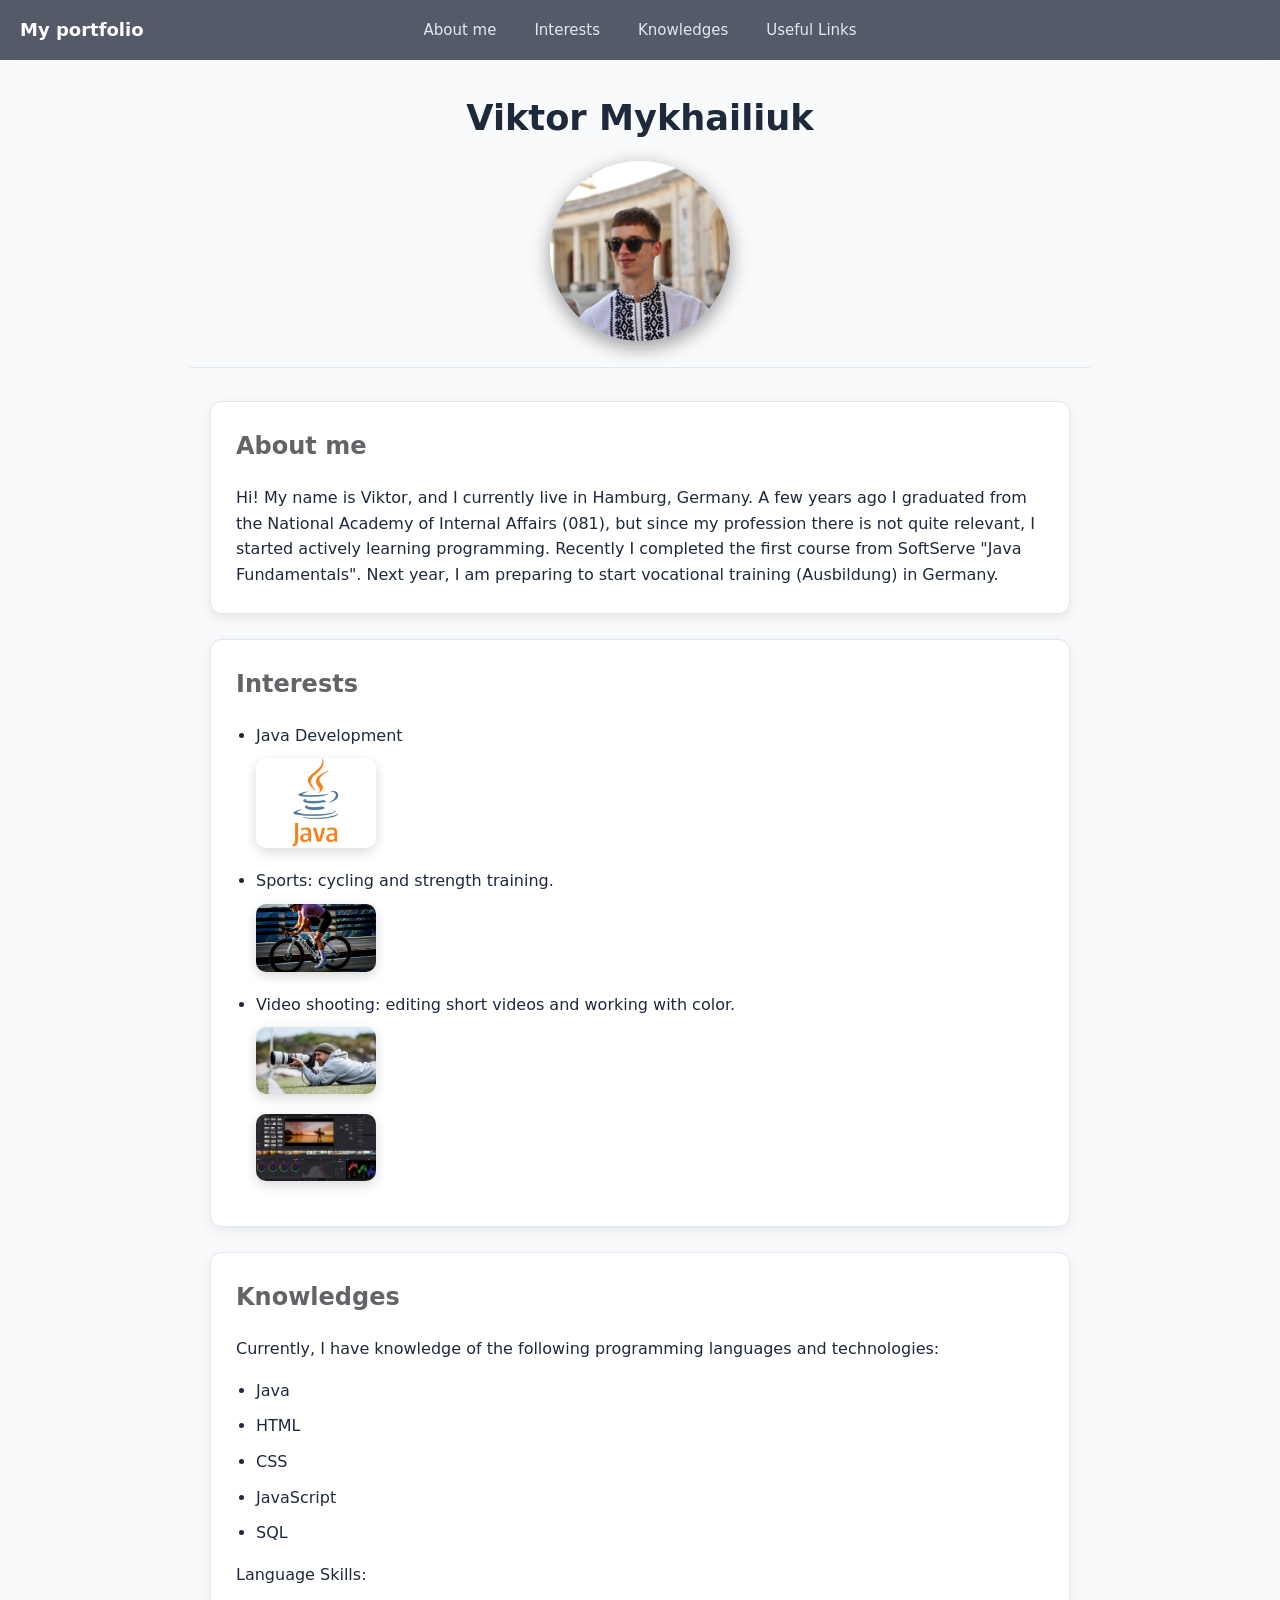
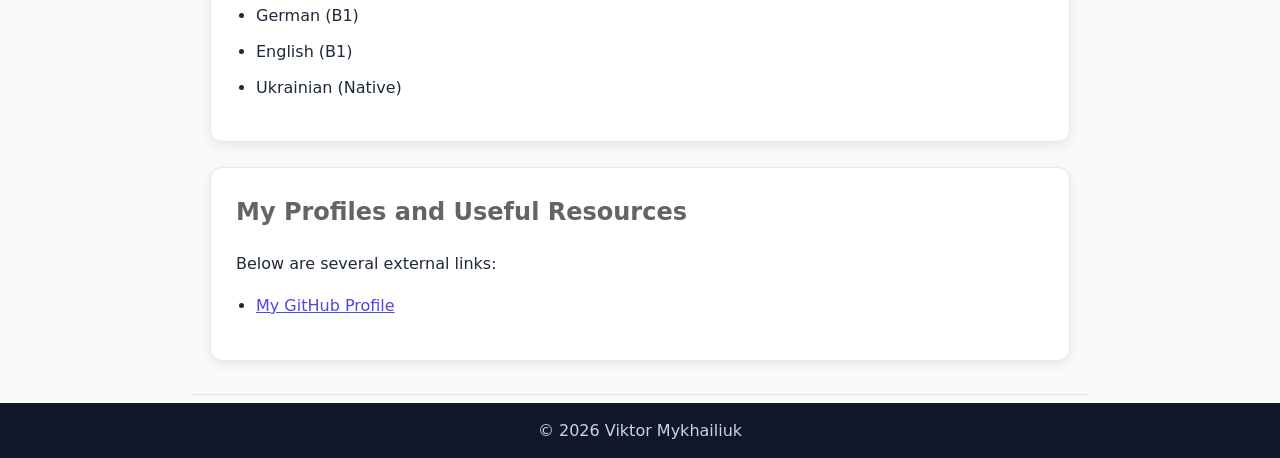
==== index.html @ 9994ab9c "Initial commit" ====
<!DOCTYPE html>
<html lang="en">
<head>
    <meta charset="UTF-8">
    <meta name="viewport" content="width=device-width, initial-scale=1.0">
    <title>My Portfolio</title>
<link rel="stylesheet" href="style.css">
</head>
<body>
    
    <header>
        <h1>Viktor Mykhailiuk</h1>
        <img src="ProfilePhoto.jpeg" alt="Profile photo">
    
    </header>
    
    <nav>
        <ul>
            <li><a href="#about">About me</a></li>
            <li><a href="#interests">Interests</a></li>
            <li><a href="#knowledges">Knowledges</a></li>
            <li><a href="#links">Useful Links</a></li>
        </ul>
    </nav>
    
    <hr>
    
    <main>
    
        <section id="about">
            <h2>About me</h2>
            Hi! My name is Viktor, and I currently live in Hamburg, Germany. 
            A few years ago I graduated from the National Academy of Internal Affairs (081), but since my profession there is not quite relevant, I started actively learning programming. 
            Recently I completed the first course from SoftServe "Java Fundamentals".
            Next year, I am preparing to start vocational training (Ausbildung) in Germany.
        </section>
    
        <section id="interests">
            <h2>Interests</h2>
            <ul>
                <li>Java Development</li>
                <img src="JavaPhoto.webp" alt="Picture Java">
                <li>Sports: cycling and strength training.</li>
                <img src="Bicycle.jpg" alt="Picture of Bicycle">
                <li>Video shooting: editing short videos and working with color.</li>
                <img src="Camera.jpeg" alt="Picture of Camera">
                <img src="ColorGrading.jpg" alt="Picture of ColorGrading">
            </ul>
        </section>

        <section id="knowledges">
            <h2>Knowledges</h2>
            <p>Currently, I have knowledge of the following programming languages and technologies:</p>
            <ul>
                <li>Java</li>
                <li>HTML</li>
                <li>CSS</li>
                <li>JavaScript</li>
                <li>SQL</li>
            </ul>
            <p>Language Skills:</p>
            <ul>
                <li>German (B1)</li>
                <li>English (B1)</li>
                <li>Ukrainian (Native)</li>
            </ul>
        </section>

        <section id="links">
            <h2>My Profiles and Useful Resources</h2>
            <p>Below are several external links:</p>
            <ul>
                <li>
                    <a href="https://github.com/viktor-mv" target="_blank">My GitHub Profile</a>
                </li>
            </ul>
        </section>
    
    </main>
    
    <hr>
    
    <footer>
        <p>&copy; 2026 Viktor Mykhailiuk</p>
    </footer>
</body>
</html>
---- style.css ----
* {
    box-sizing: border-box;
}

html {
    scroll-behavior: smooth;
    scroll-padding-top: 70px; 
}

body {
    margin: 0;
    padding-top: 60px; 
    font-family: system-ui, -apple-system, "Segoe UI", Roboto, sans-serif;
    line-height: 1.6;
    color: #1e293b;
    background: #f8fafc;

    min-height: 100vh;
    display: flex;
    flex-direction: column;
}

header {
    text-align: center;
    padding: 30px 20px 10px;
}

header h1 {
    margin: 0 0 15px;
    font-size: 2.2rem;
}

header img {
    width: 180px;
    height: 180px;
    object-fit: cover;
    border-radius: 50%;
    box-shadow: 0 6px 20px rgba(0, 0, 0, 0.4);
}

nav {
    position: fixed;
    top: 0;
    left: 0;
    width: 100%;
    height: 60px;
    background: rgba(15, 23, 42, 0.7);
    backdrop-filter: blur(6px);
    z-index: 100;
}

nav::before {
    content: "My portfolio";
    position: absolute;
    left: 20px;
    top: 50%;
    transform: translateY(-50%);
    color: #ffffff;
    font-size: 18px;
    font-weight: bold;
}

nav ul {
    list-style: none;
    margin: 0;
    padding: 0;
    height: 100%;
    display: flex;
    justify-content: center;
    align-items: center;
    gap: 10px;
}

nav a {
    color: #e2e8f0;
    text-decoration: none;
    padding: 8px 14px;
    border-radius: 6px;
    font-size: 15px;
}

nav a:hover {
    background: #acacaf;
    color: #fff;
}

main {
    flex: 1;
    width: 100%;
    max-width: 900px;
    margin: 0 auto;
    padding: 0 20px;
}

section {
    background: #ffffff;
    border: 1px solid #e2e8f0;
    border-radius: 12px;
    box-shadow: 0 4px 12px rgba(0, 0, 0, 0.08);
    padding: 25px;
    margin: 25px 0;
}

h2 {
    color: #646468;
    margin-top: 0;
}

main ul {
    padding-left: 20px;
}

main li {
    margin-bottom: 10px;
}

main img {
    display: block;
    width: 100%;
    max-width: 120px;
    height: auto;
    margin: 10px 0 20px;
    border-radius: 10px;
    box-shadow: 0 4px 12px rgba(0, 0, 0, 0.15);
}

a {
    color: #4f46e5;
}

hr {
    width: 100%;
    max-width: 900px;
    border: none;
    border-top: 1px solid #e2e8f0;
}

footer {
    background: #0f172a;
    color: #cbd5e1;
    text-align: center;
    padding: 15px;
}

footer p {
    margin: 0;
}
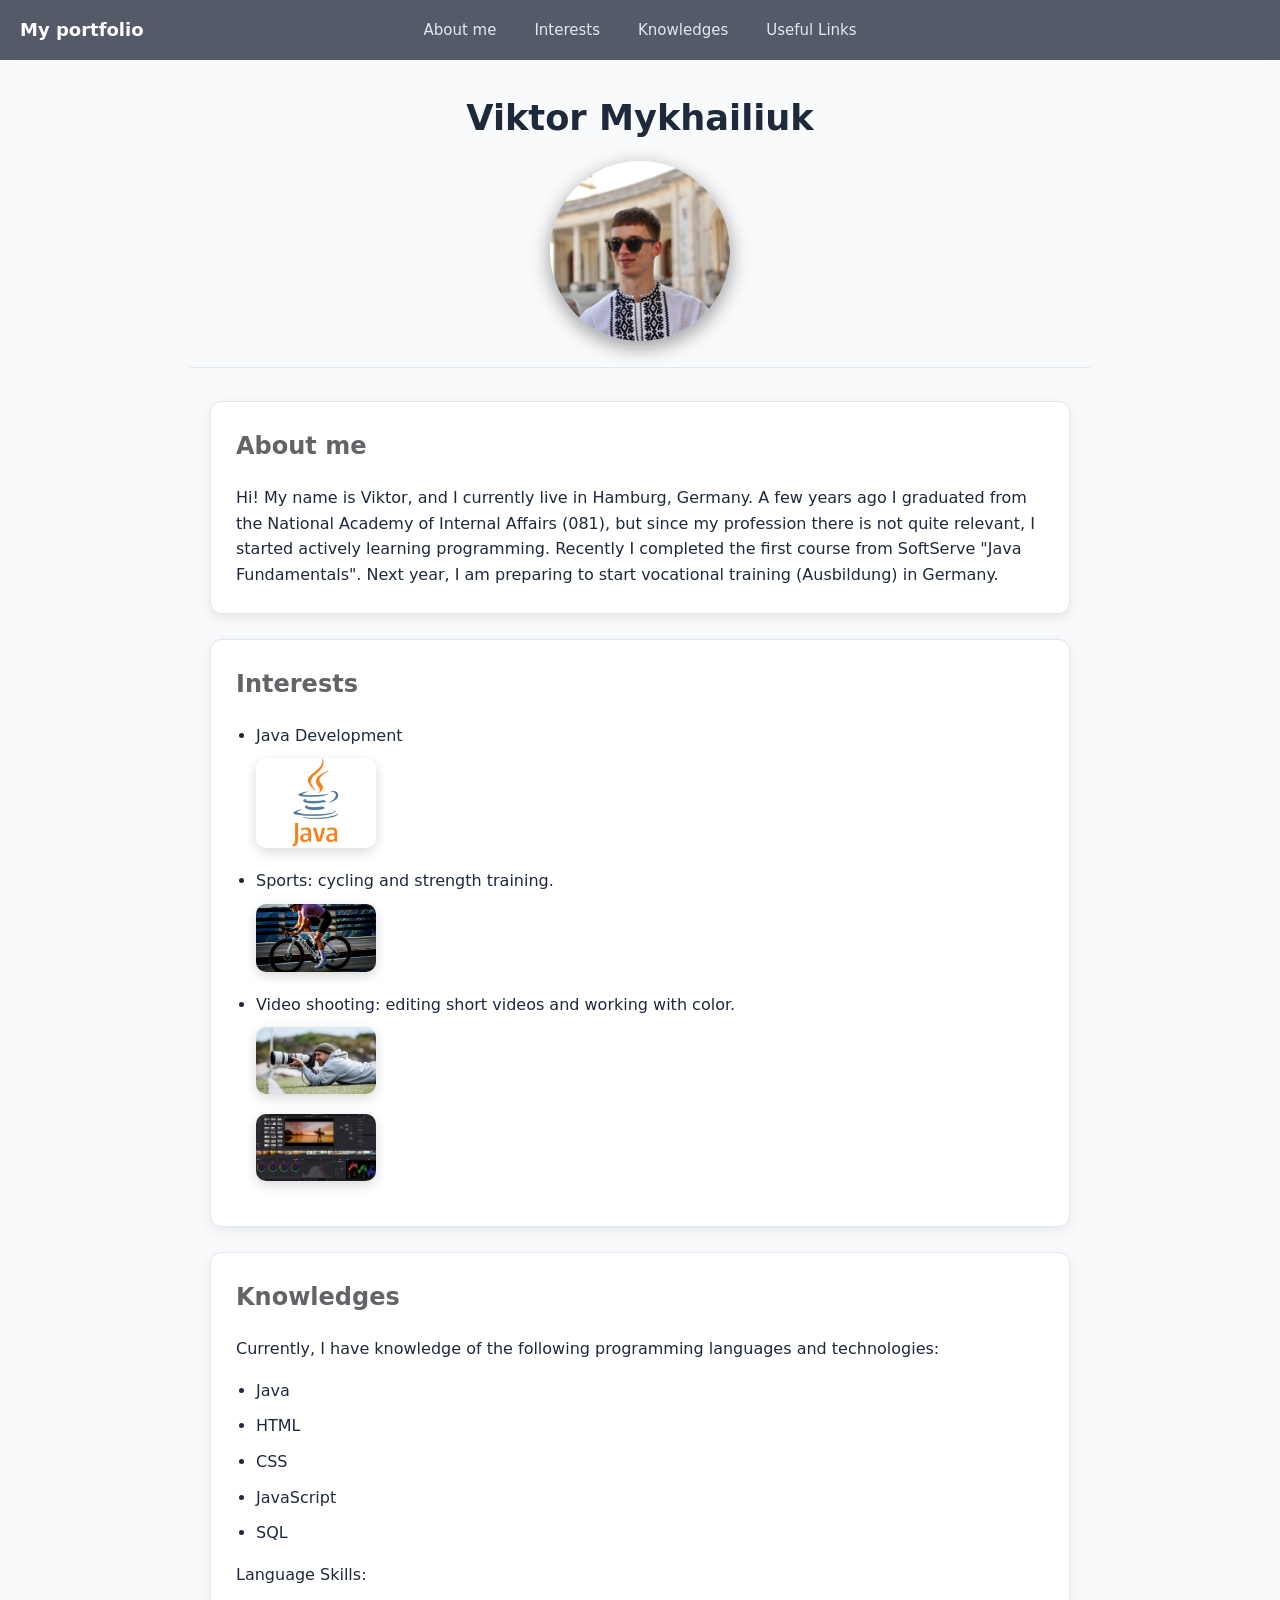
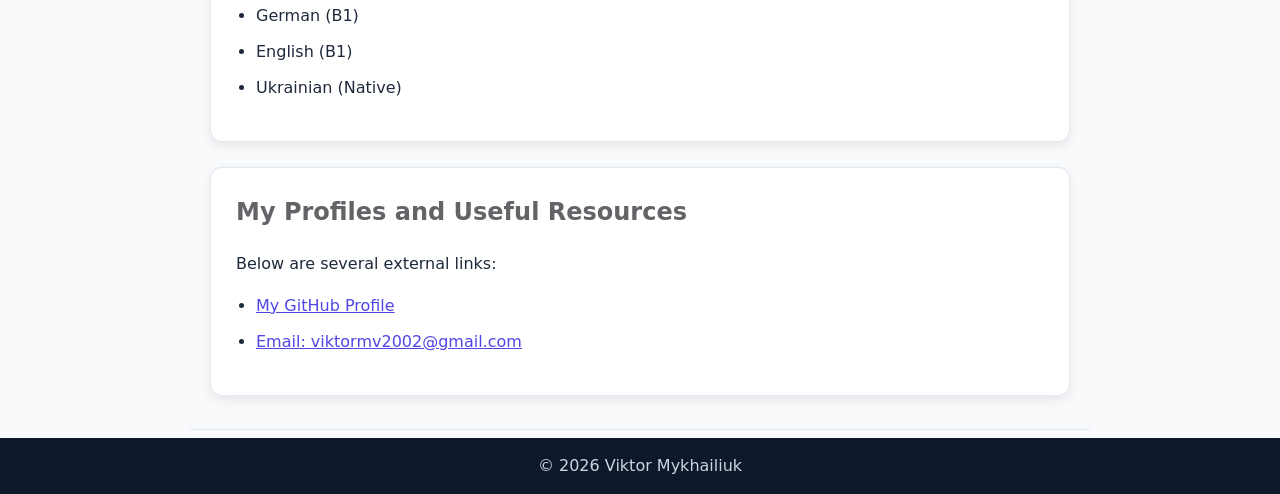
==== commit 2c90013b: "Add email contact link to the profile section" ====
--- a/index.html
+++ b/index.html
@@ -73,6 +73,9 @@
                 <li>
                     <a href="https://github.com/viktor-mv" target="_blank">My GitHub Profile</a>
                 </li>
+                <li>
+                    <a href="mailto:viktormv2002@gmail.com" target="_blank">Email: viktormv2002@gmail.com</a>
+                </li>
             </ul>
         </section>
     
